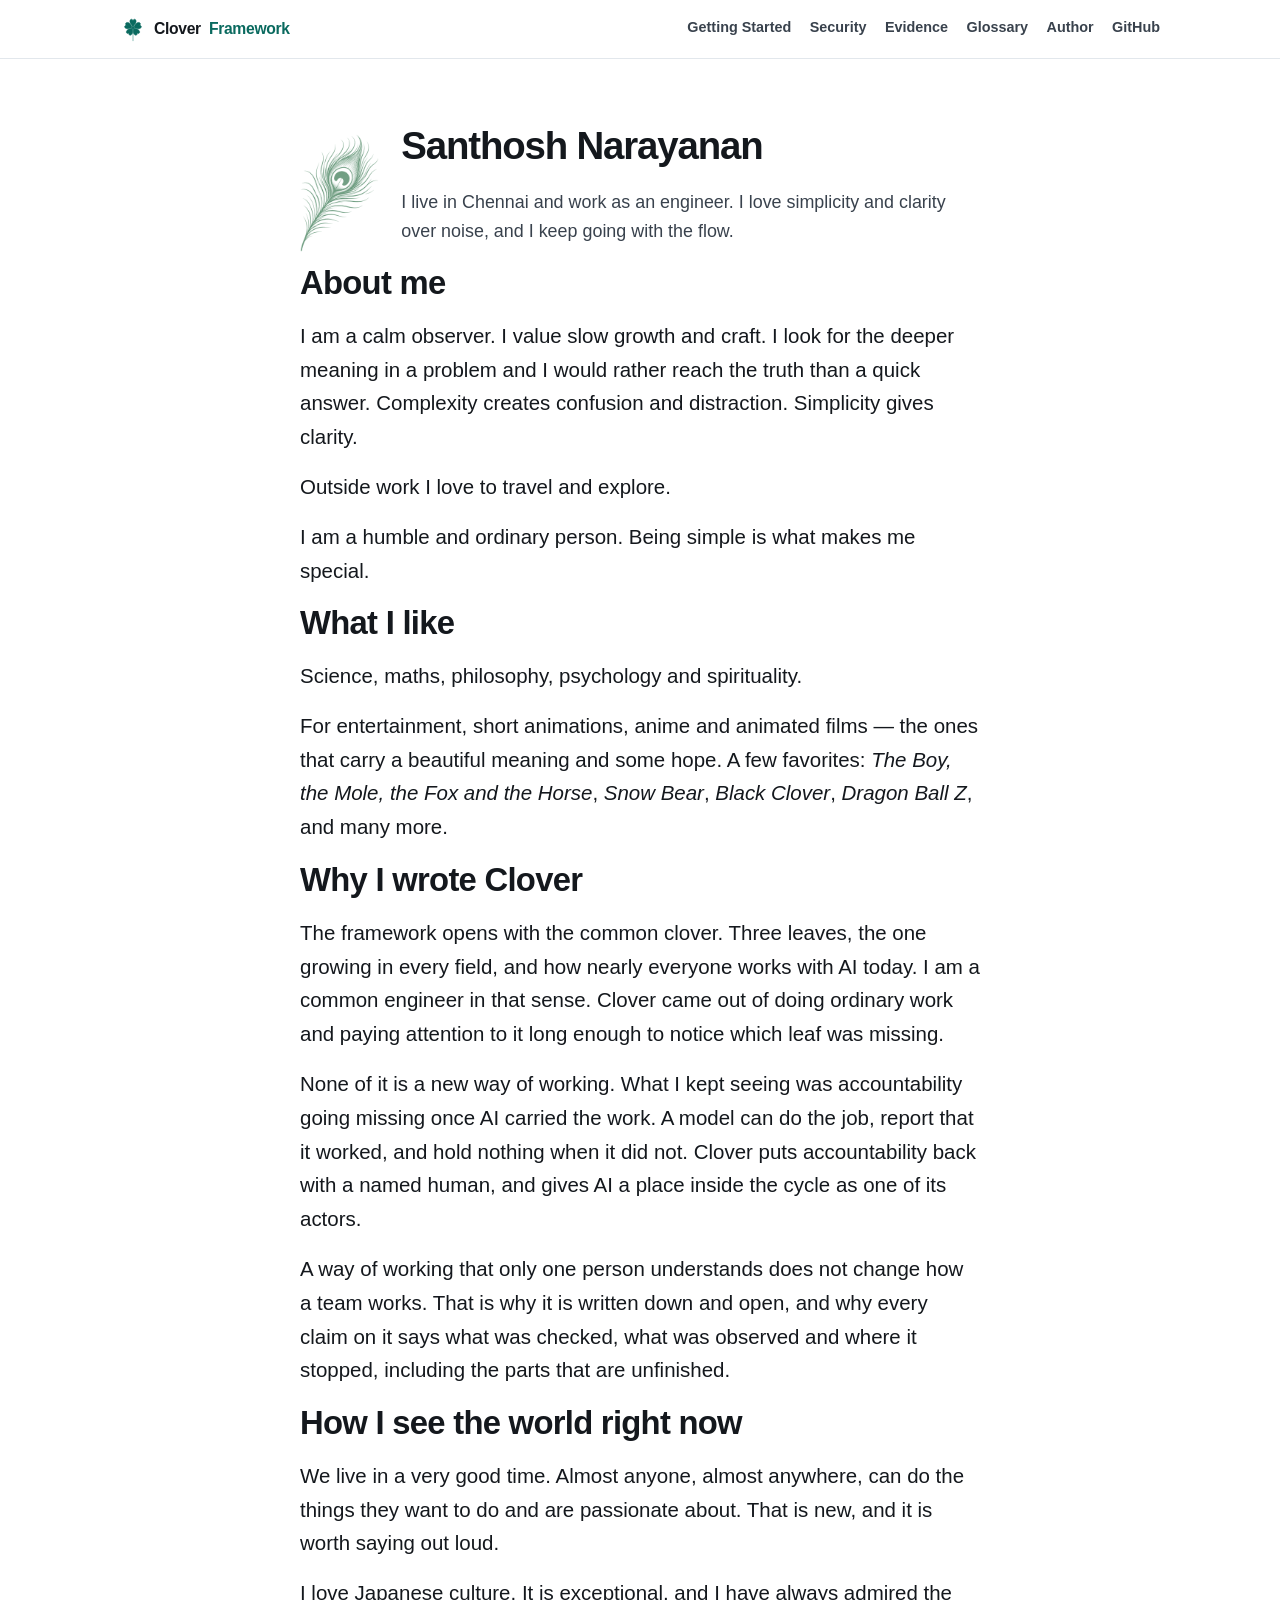
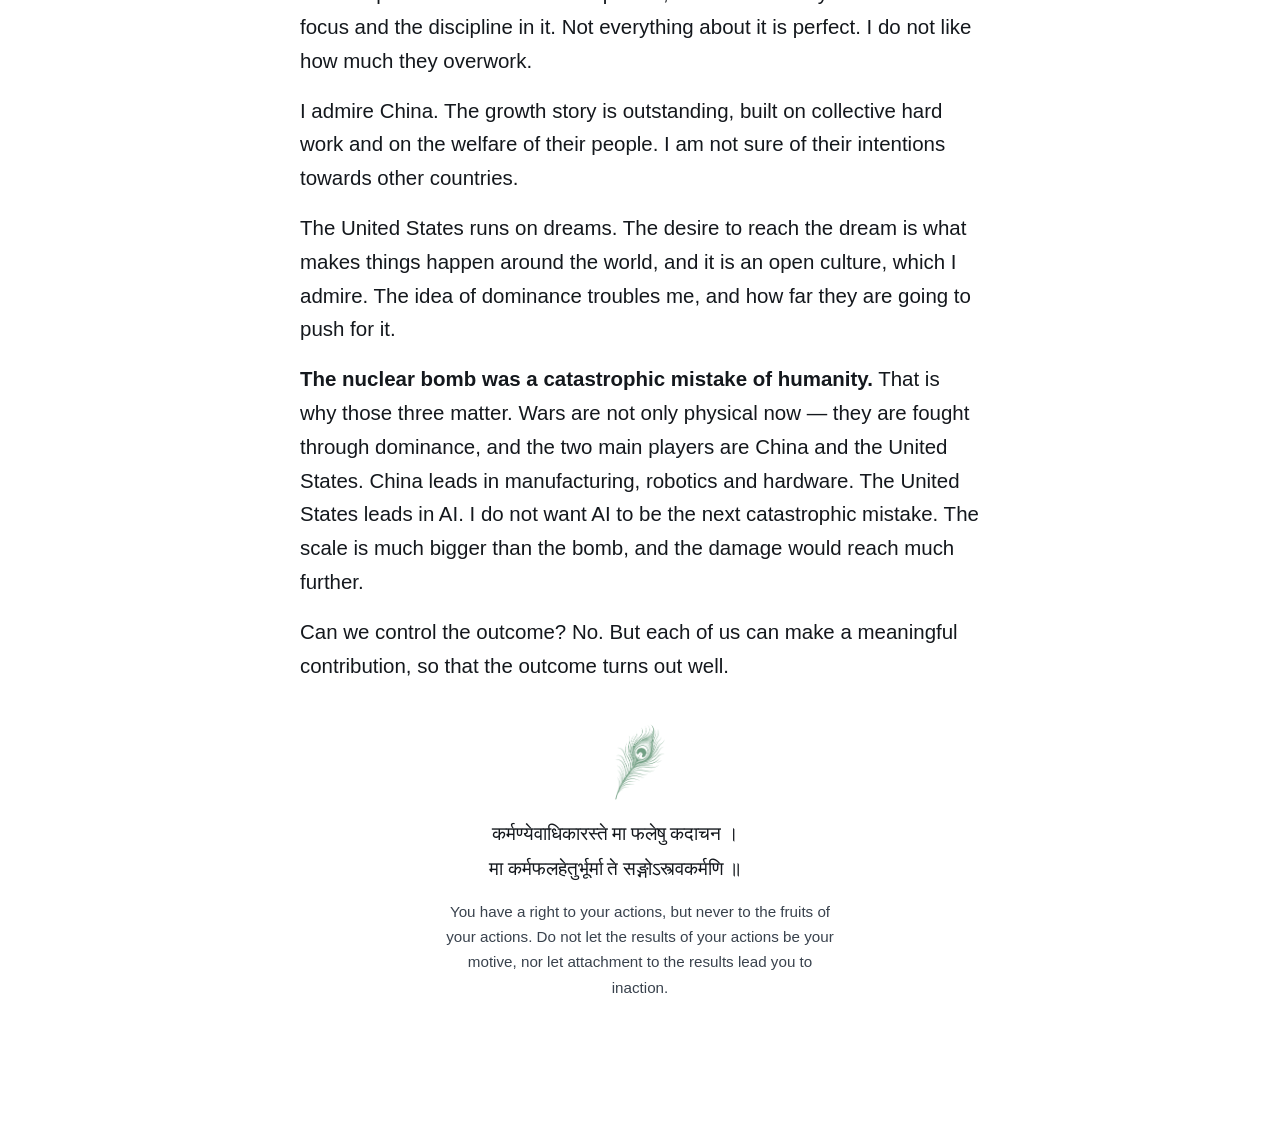
==== site/author/index.html @ 1562e6a0 "Carry the section formatting across the site Two things went site-wide. The fourteen remaining green" ====
<!DOCTYPE html>
<html lang="en" class="no-js">
<head>
<meta charset="utf-8">
<meta name="viewport" content="width=device-width, initial-scale=1">
<title>The author — Clover</title>
<meta name="description" content="Santhosh Narayanan. I live in Chennai and work as an engineer. I love simplicity and clarity over noise, and I keep going with the flow.">
<link rel="canonical" href="https://cloverframework.com/author/">
<meta property="og:title" content="The author — Clover">
<meta property="og:description" content="Santhosh Narayanan. An engineer in Chennai who values simplicity over noise, and why that led to writing Clover down and giving it away.">
<meta property="og:type" content="profile">
<meta property="og:url" content="https://cloverframework.com/author/">
<meta property="og:image" content="https://raw.githubusercontent.com/santhoshsathish94/clover-framework/main/assets/social-preview.png">
<meta name="twitter:card" content="summary_large_image">
<meta name="theme-color" content="#0a6a5f">
<link rel="stylesheet" href="../styles.css?v=1.1.3">
<script>document.documentElement.className = 'js';</script>
</head>
<body>
<a class="skip" href="#main">Skip to content</a>

<!-- Same single leaf definition the home page uses, for the header brand mark. -->
<svg class="clover-sprite" width="0" height="0" aria-hidden="true" focusable="false">
  <defs>
    <path id="clover-leaf" d="M50 44C48 35 38 31 38 21C38 12 46 9 50 17C54 9 62 12 62 21C62 31 52 35 50 44Z"/>
  </defs>
</svg>

<header class="site-head">
  <div class="wrap">
    <a class="brand" href="../">
      <svg class="clover clover--brand" viewBox="0 0 100 100" aria-hidden="true" focusable="false">
        <path class="clover__stem" d="M50 48C50 68 50 80 50 95"/>
        <use class="clover__leaf is-filled" href="#clover-leaf"/>
        <use class="clover__leaf is-filled" href="#clover-leaf" transform="rotate(72 50 44)"/>
        <use class="clover__leaf is-filled" href="#clover-leaf" transform="rotate(144 50 44)"/>
        <use class="clover__leaf is-filled" href="#clover-leaf" transform="rotate(216 50 44)"/>
        <use class="clover__leaf is-filled" href="#clover-leaf" transform="rotate(288 50 44)"/>
      </svg>
      Clover <span>Framework</span></a>
    <button class="nav-toggle" type="button" aria-expanded="false" aria-controls="site-nav">
      <span class="nav-toggle__box" aria-hidden="true"><span></span></span>Menu
    </button>
    <nav class="site-nav" id="site-nav" aria-label="Primary">
      <a href="../start/">Getting Started</a>
      <a href="../security/">Security</a>
      <a href="../evidence/">Evidence</a>
      <a href="../glossary/">Glossary</a>
      <a href="./" aria-current="page">Author</a>
      <a href="https://github.com/santhoshsathish94/clover-framework">GitHub</a>
    </nav>
  </div>
</header>

<main id="main" tabindex="-1" class="narrow" style="padding-block: clamp(2.5rem,6vw,4rem) clamp(4.5rem,11vw,8rem)">

  <div class="author-head">
    <img class="feather feather--lg" src="../assets/peacock-feather.png" alt="A peacock feather."
         width="214" height="320">
    <div>
      <h1 style="font-size:clamp(1.8rem,4vw,2.4rem)">Santhosh Narayanan</h1>
      <p class="lede">I live in Chennai and work as an engineer. I love simplicity and clarity over
        noise, and I keep going with the flow.</p>
    </div>
  </div>

  <h2>About me</h2>
  <p>I am a calm observer. I value slow growth and craft. I look for the deeper meaning in a problem
    and I would rather reach the truth than a quick answer. Complexity creates confusion and
    distraction. Simplicity gives clarity.</p>
  <p>Outside work I love to travel and explore.</p>
  <p>I am a humble and ordinary person. Being simple is what makes me special.</p>

  <h2>What I like</h2>
  <p>Science, maths, philosophy, psychology and spirituality.</p>
  <p>For entertainment, short animations, anime and animated films — the ones that carry a beautiful
    meaning and some hope. A few favorites: <em>The Boy, the Mole, the Fox and the Horse</em>,
    <em>Snow Bear</em>, <em>Black Clover</em>, <em>Dragon Ball Z</em>, and many more.</p>

  <h2>Why I wrote Clover</h2>
  <p>The framework opens with the common clover. Three leaves, the one growing in every field, and
    how nearly everyone works with AI today. I am a common engineer in that sense. Clover came out of
    doing ordinary work and paying attention to it long enough to notice which leaf was missing.</p>
  <p>None of it is a new way of working. What I kept seeing was accountability going missing once AI
    carried the work. A model can do the job, report that it worked, and hold nothing when it did not.
    Clover puts accountability back with a named human, and gives AI a place inside the cycle as one
    of its actors.</p>
  <p>A way of working that only one person understands does not change how a team works. That is why
    it is written down and open, and why every claim on it says what was checked, what was observed
    and where it stopped, including the parts that are unfinished.</p>

  <h2>How I see the world right now</h2>
  <p>We live in a very good time. Almost anyone, almost anywhere, can do the things they want to do
    and are passionate about. That is new, and it is worth saying out loud.</p>
  <p>I love Japanese culture. It is exceptional, and I have always admired the focus and the
    discipline in it. Not everything about it is perfect. I do not like how much they overwork.</p>
  <p>I admire China. The growth story is outstanding, built on collective hard work and on the
    welfare of their people. I am not sure of their intentions towards other countries.</p>
  <p>The United States runs on dreams. The desire to reach the dream is what makes things happen
    around the world, and it is an open culture, which I admire. The idea of dominance troubles me,
    and how far they are going to push for it.</p>
  <p><strong>The nuclear bomb was a catastrophic mistake of humanity.</strong> That is why those
    three matter. Wars are not only physical now — they are fought through dominance, and the two
    main players are China and the United States. China leads in manufacturing, robotics and
    hardware. The United States leads in AI. I do not want AI to be the next catastrophic mistake.
    The scale is much bigger than the bomb, and the damage would reach much further.</p>
  <p>Can we control the outcome? No. But each of us can make a meaningful contribution, so that the
    outcome turns out well.</p>

  <blockquote class="verse">
    <img class="feather feather--sm" src="../assets/peacock-feather.png" alt="" aria-hidden="true"
         width="214" height="320">
    <p lang="sa">कर्मण्येवाधिकारस्ते मा फलेषु कदाचन ।<br>
      मा कर्मफलहेतुर्भूर्मा ते सङ्गोऽस्त्वकर्मणि ॥</p>
    <p class="verse__meaning">You have a right to your actions, but never to the fruits of your
      actions. Do not let the results of your actions be your motive, nor let attachment to the
      results lead you to inaction.</p>
  </blockquote>
</main>

<script src="../app.js?v=1.1.3" defer></script>
</body>
</html>
---- site/styles.css ----
:root {
  --ink: #14181d;
  --ink-2: #39424d;
  --muted: #66717e;
  --line: #e2e7ec;
  --line-2: #cfd6de;
  --bg: #ffffff;
  --soft: #f6f8fa;
  --soft-2: #eef2f6;
  --accent: #0a6a5f;
  --accent-soft: #e6f2f0;
  --accent-line: #7fb8b0;
  /* The hero leaf gradient, as variables so the mark can ripen. */
  --leaf-1: #17907f;
  --leaf-2: #0a6a5f;
  --leaf-3: #064f47;
  --warn: #8a5a00;
  --warn-soft: #fdf4e3;
  --radius: 10px;
  --measure: 68ch;
  --pad: clamp(1.25rem, 4vw, 2.5rem);
  --font: -apple-system, BlinkMacSystemFont, "Segoe UI", Roboto, "Helvetica Neue", Arial, sans-serif;
  --mono: ui-monospace, SFMono-Regular, "SF Mono", Menlo, Consolas, monospace;
}

* { box-sizing: border-box; }

html { -webkit-text-size-adjust: 100%; scroll-behavior: smooth; }

/* Page to page. Same-origin navigations cross-fade instead of flashing white. Browsers without
   view transitions ignore all of this and navigate as they always did. */
@media (prefers-reduced-motion: no-preference) {
  @view-transition { navigation: auto; }

  ::view-transition-old(root) {
    animation: fade-out 160ms cubic-bezier(0.4, 0, 1, 1) both;
  }
  ::view-transition-new(root) {
    animation: fade-in 260ms cubic-bezier(0, 0, 0.2, 1) both;
  }
}

@keyframes fade-out { to { opacity: 0; } }
@keyframes fade-in { from { opacity: 0; transform: translateY(6px); } }

@media (prefers-reduced-motion: reduce) {
  html { scroll-behavior: auto; }
  *, *::before, *::after {
    animation-duration: 0.001ms !important;
    transition-duration: 0.001ms !important;
  }
}

body {
  margin: 0;
  background: var(--bg);
  color: var(--ink);
  font-family: var(--font);
  font-size: 17px;
  line-height: 1.65;
  -webkit-font-smoothing: antialiased;
}

h1, h2, h3, h4 { line-height: 1.2; letter-spacing: -0.015em; margin: 0 0 0.5em; }
h1 { font-size: clamp(2rem, 5.2vw, 3.1rem); letter-spacing: -0.03em; }
h2 { font-size: clamp(1.5rem, 3.4vw, 2.05rem); letter-spacing: -0.022em; }
h3 { font-size: 1.14rem; }
h4 { font-size: 0.95rem; }
p { margin: 0 0 1rem; max-width: var(--measure); }
ul, ol { max-width: var(--measure); }
strong { font-weight: 650; }

a { color: var(--accent); text-decoration-thickness: 1px; text-underline-offset: 2px; }
a:hover { text-decoration-thickness: 2px; }

:focus-visible {
  outline: 2px solid var(--accent);
  outline-offset: 3px;
  border-radius: 4px;
}

code, .mono { font-family: var(--mono); font-size: 0.88em; }

.skip {
  position: absolute; left: -9999px; top: 0; z-index: 100;
  background: var(--ink); color: #fff; padding: 0.7rem 1rem; border-radius: 0 0 6px 0;
}
.skip:focus { left: 0; }

/* ---------- layout ---------- */

.wrap { width: min(1120px, 100%); margin-inline: auto; padding-inline: var(--pad); }
.narrow { width: min(760px, 100%); margin-inline: auto; padding-inline: var(--pad); }

section[id] { scroll-margin-top: 5rem; }
.kv[id], .wrong[id] { scroll-margin-top: 6rem; }

.band { padding-block: clamp(3rem, 7vw, 5rem); }

.lede { font-size: 1.12rem; color: var(--ink-2); }
.note { font-size: 0.92rem; color: var(--muted); }

/* Section prose sits at the hero's scale on every page, so a heading is not twice the size of the
   text under it. Only prose directly inside a section: cards, panels and columns keep their density.
   The floor is 1.12rem rather than the hero's 1.05rem, which is below the 17px body size and would
   have made narrow screens smaller instead of larger. `main.narrow` rather than `main` so this beats
   `.lede`, which would otherwise leave a lede smaller than the paragraphs under it. */
main section.band > .wrap > p,
main section.band > .wrap > .scale-dimensions > div > p,
main.narrow > p { font-size: clamp(1.12rem, 2.2vw, 1.28rem); }

/* ---------- author page ---------- */

.author-head { display: grid; grid-template-columns: auto minmax(0, 1fr); gap: 1.4rem; align-items: center; }
.author-head h1 { margin-top: 0; }
@media (max-width: 560px) { .author-head { grid-template-columns: 1fr; gap: 0.9rem; } }

/* The peacock feather belongs to the author, not to Clover. It appears only on this page. */
.feather { display: block; width: auto; }
.feather--lg { height: 118px; }
.feather--sm { height: 76px; margin: 0 auto 1rem; }

.verse { margin: 2.6rem 0 0; padding: 0; border: 0; text-align: center; }
.verse p[lang="sa"] {
  font-family: "Nirmala UI", "Noto Sans Devanagari", "Mangal", serif;
  font-size: 1.16rem; line-height: 1.9; color: var(--ink); margin: 0 0 0.8rem;
}
.verse__meaning {
  font-size: 0.95rem; color: var(--ink-2); margin: 0 auto;
  max-width: 46ch;
}

/* ---------- the clover mark ---------- */
/* One <path id="clover-leaf"> lives in a hidden sprite at the top of the page. Every mark is that
   one leaf <use>d and rotated around (50, 44). No JS, no external assets. */

.clover-sprite { position: absolute; width: 0; height: 0; overflow: hidden; }

.clover {
  display: block; flex: none;
  width: clamp(72px, 12vw, 112px); height: auto;
}
.clover__leaf { fill: none; stroke: var(--accent-line); stroke-width: 3; stroke-linejoin: round; }
.clover__leaf.is-filled { fill: var(--accent); stroke: var(--accent); stroke-width: 2; }
.clover__stem { fill: none; stroke: var(--accent-line); stroke-width: 3.5; stroke-linecap: round; }

/* Wider than the other marks because the hero clover carries a label on every leaf. */
.clover--hero { width: clamp(260px, 36vw, 400px); justify-self: center; margin-inline: auto; }
.clover--brand { width: 26px; }

/* The three narrative marks: three leaves, then four, then five. */
.clover--mark { width: clamp(200px, 40vw, 420px); }

/* A leaf that is already part of the ordinary way of working. */
.clover__leaf.is-soft { fill: var(--accent-soft); stroke: var(--accent-line); stroke-width: 2.5; }
/* The leaf that just arrived. */
.clover__leaf.is-new { fill: var(--accent); stroke: var(--accent); stroke-width: 2.5; }
/* Growth: dotted, because it has not arrived yet. */
.clover__leaf.is-next {
  fill: none; stroke: var(--accent-line); stroke-width: 2.5;
  stroke-dasharray: 5 4.5; stroke-linecap: round;
}

.clover__label {
  font-family: var(--font); font-size: 6px; font-weight: 650; letter-spacing: 0.02em;
  fill: var(--ink-2);
}

/* Each leaf carries its own stage description, so it is hoverable and reachable by keyboard. */
.clover__leaf-hit { cursor: pointer; outline: none; }
.clover__leaf-hit .clover__leaf,
.clover__leaf-hit .clover__label { transition: fill 160ms ease, stroke 160ms ease; }
.clover__leaf-hit:hover .clover__leaf,
.clover__leaf-hit:focus-visible .clover__leaf { fill: var(--ink); stroke: var(--ink); }
.clover__leaf-hit:hover .clover__label,
.clover__leaf-hit:focus-visible .clover__label { fill: var(--ink); font-weight: 800; }
.clover__leaf-hit:focus-visible .clover__leaf { stroke: var(--ink); stroke-width: 5; }

/* Only the hero mark is shaded and veined. The smaller marks stay flat. */
.clover--hero .clover__leaf.is-filled { fill: url(#leaf-fade); stroke: none; }

/* The mark ripens once the closing sections arrive: the same leaves, later in their life. The stops
   are driven by variables because a fill cannot animate between two url() paints, but stop-color
   can. Set on the root so the gradient in the sprite inherits them; it serves the hero mark alone,
   so the header logo stays green. */
:root.is-mature {
  --leaf-1: #e8b23a;
  --leaf-2: #d8812c;
  --leaf-3: #a34f1e;
}
#leaf-fade stop { transition: stop-color 700ms ease; }
#leaf-fade stop:nth-of-type(1) { stop-color: var(--leaf-1); }
#leaf-fade stop:nth-of-type(2) { stop-color: var(--leaf-2); }
#leaf-fade stop:nth-of-type(3) { stop-color: var(--leaf-3); }
.clover--hero .clover__leaf-hit:hover .clover__leaf,
.clover--hero .clover__leaf-hit:focus-visible .clover__leaf { fill: var(--ink); stroke: none; }
.clover__vein { fill: none; stroke: #ffffff; stroke-opacity: 0.5; stroke-width: 1.25; stroke-linecap: round; stroke-linejoin: round; pointer-events: none; }
.clover__label--now { fill: var(--accent); font-weight: 700; }
.clover__label--next { fill: var(--muted); }

/* Closing question. The mark is black here and carries no labels. */
.clover--ink .clover__leaf { fill: var(--ink); stroke: var(--ink); stroke-width: 2; }
.clover--ink .clover__stem { stroke: var(--ink); }

.ask__q {
  margin-top: 2rem; font-size: clamp(1.15rem, 2.6vw, 1.5rem); line-height: 1.45;
  font-weight: 600; color: var(--ink); max-width: 44rem; text-wrap: balance;
}

/* ---------- the narrative arc ---------- */

.arc {
  display: grid; gap: 1.5rem 2.4rem; align-items: center; margin-top: 1.7rem;
  grid-template-columns: minmax(0, 1fr) minmax(0, 1fr);
}
@media (max-width: 860px) { .arc { grid-template-columns: minmax(0, 1fr); } }

.arc__mark { margin: 0; display: grid; justify-items: center; gap: 0.7rem; }
.arc__mark figcaption {
  font-size: 0.9rem; color: var(--muted); text-align: center; max-width: 34ch;
}
.arc__body > :last-child { margin-bottom: 0; }
.arc__body h3 { margin-bottom: 0.5rem; }
.arc__body ul { margin: 0 0 1rem; padding-left: 1.15rem; }
.arc__body li { margin-bottom: 0.2rem; }

/* ---------- leaf sections ---------- */

.holds dt { flex: 0 0 5.5rem; }
.holds dd { padding-top: 0.1rem; }

.wrong { margin-top: 1.8rem; padding: 0.1rem 0 0.1rem 1.1rem; border-left: 3px solid var(--line-2); }
.wrong h3 {
  font-size: 0.83rem; font-weight: 650; letter-spacing: 0.06em; text-transform: uppercase;
  color: var(--muted); margin: 0.6rem 0 0.5rem;
}
.wrong p { font-size: 0.97rem; color: var(--ink-2); }
.wrong p:last-child { margin-bottom: 0.6rem; }

/* Full-measure variants. The heading stays outside the columns so it cannot flow into one. */
.wrong__flow, .wrong__cols p { max-width: none; }
@media (min-width: 900px) {
  .wrong__flow, .wrong__cols { columns: 2; column-gap: 3rem; }
  .wrong__cols p { break-inside: avoid; }
  .wrong__cols p:last-child { margin-bottom: 0.6rem; }
}

/* Heading and lead on the left, the detail on the right. */
.split { display: grid; gap: 1.1rem 2.8rem; align-items: start; }
.split h3 { margin-top: 0; }
.split__lead > :last-child, .split__body > :last-child { margin-bottom: 0; }
.split > .split__body { margin-top: 0; }
@media (min-width: 860px) {
  .split { grid-template-columns: minmax(0, 0.85fr) minmax(0, 1.15fr); }
}

/* ---------- header ---------- */

.site-head {
  position: sticky; top: 0; z-index: 50;
  background: rgba(255, 255, 255, 0.92);
  backdrop-filter: saturate(180%) blur(8px);
  border-bottom: 1px solid var(--line);
}
.site-head .wrap {
  display: flex; align-items: center; gap: 1rem;
  min-height: 3.6rem; flex-wrap: wrap;
}
.brand {
  display: inline-flex; align-items: center; gap: 0.5rem;
  font-weight: 680; letter-spacing: -0.02em; color: var(--ink); text-decoration: none;
  margin-right: auto; font-size: 0.98rem;
}
.brand span { color: var(--accent); font-weight: 600; }
.site-nav { display: flex; gap: 0.35rem 1.15rem; flex-wrap: wrap; align-items: center; }
.site-nav a {
  color: var(--ink-2); text-decoration: none; font-size: 0.9rem; font-weight: 550;
  padding: 0.3rem 0; border-bottom: 2px solid transparent;
}
.site-nav a:hover { color: var(--accent); border-bottom-color: var(--accent-line); }

/* Menu toggle. Wide screens never see it; without JS it stays hidden and the nav stays open. */
.nav-toggle {
  display: none; align-items: center; gap: 0.55rem;
  background: none; border: 1px solid var(--line-2); border-radius: 8px;
  padding: 0.42rem 0.7rem; font: inherit; font-size: 0.88rem; font-weight: 620;
  color: var(--ink); cursor: pointer;
}
.nav-toggle:hover { border-color: var(--accent-line); color: var(--accent); }
.nav-toggle__box { position: relative; display: block; width: 17px; height: 11px; }
.nav-toggle__box span,
.nav-toggle__box::before,
.nav-toggle__box::after {
  content: ''; position: absolute; left: 0; right: 0; height: 2px;
  background: currentColor; border-radius: 2px;
  transition: transform 0.18s ease, opacity 0.18s ease;
}
.nav-toggle__box::before { top: 0; }
.nav-toggle__box span { top: 4.5px; }
.nav-toggle__box::after { bottom: 0; }
.nav-toggle[aria-expanded="true"] .nav-toggle__box::before { transform: translateY(4.5px) rotate(45deg); }
.nav-toggle[aria-expanded="true"] .nav-toggle__box span { opacity: 0; }
.nav-toggle[aria-expanded="true"] .nav-toggle__box::after { transform: translateY(-4.5px) rotate(-45deg); }

@media (max-width: 999px) {
  .site-head .wrap { min-height: 3.2rem; gap: 0.6rem; }
  .nav-toggle { display: inline-flex; }
  .site-nav { display: none; flex-basis: 100%; flex-direction: column; gap: 0; margin-top: 0.1rem; padding-bottom: 0.5rem; align-items: stretch; }
  .site-nav.is-open { display: flex; max-height: calc(100dvh - 4rem); overflow-y: auto; }
  .site-nav > a {
    font-size: 1rem; padding: 0.78rem 0.15rem;
    border-bottom: 1px solid var(--line); border-top: 0;
  }
  .site-nav > a:last-child { border-bottom: 0; }
  .site-nav > a:hover { border-bottom-color: var(--line); }
}

.no-js .nav-toggle { display: none; }
.no-js .site-nav { display: flex; }

/* ---------- hero ---------- */

.hero { padding-block: clamp(3rem, 9vw, 6rem) clamp(2.5rem, 6vw, 4rem); }
.hero h1 { max-width: 22ch; margin-bottom: 0.25em; }
.hero__tagline { max-width: 44ch; margin: 0 0 0.9rem; font-size: clamp(1.15rem, 2.6vw, 1.5rem); font-weight: 600; line-height: 1.3; letter-spacing: -0.015em; color: var(--accent); }
.hero .lede { max-width: 68ch; font-size: clamp(1.12rem, 2.2vw, 1.28rem); }

/* ---------- the five stages ---------- */
/* One section per stage. The pinned mark carries the highlight; these two rules are what app.js
   toggles on it, and they are kept here beside the sections that drive them. */
.story__leaf { transition: fill 0.25s ease; }
.story__label { transition: fill 0.25s ease, font-weight 0.25s ease; }

/* The unknown clover: the whole mark goes to ink on the closing stage. */
.pinned.is-ink .story__leaf { fill: var(--ink); }
.pinned.is-ink .story__label { fill: var(--ink); }

@media (prefers-reduced-motion: reduce) {
  .story__leaf, .story__label { transition: none; }
}
/* ---------- buttons ---------- */

.actions { display: flex; flex-wrap: wrap; align-items: center; gap: 0.7rem 0.8rem; margin-top: 1.6rem; }
.btn {
  display: inline-flex; align-items: center; justify-content: center;
  padding: 0.72rem 1.15rem; border-radius: 9px;
  border: 1px solid var(--line-2); background: var(--bg); color: var(--ink);
  font-size: 0.95rem; font-weight: 620; line-height: 1.2; text-decoration: none;
  transition: background-color 0.15s ease, border-color 0.15s ease, color 0.15s ease;
}
.btn:hover { border-color: var(--accent-line); color: var(--accent); }
.btn--primary {
  background: var(--accent); border-color: var(--accent); color: #fff;
}
.btn--primary:hover { background: #085349; border-color: #085349; color: #fff; }
.btn--plain {
  border-color: transparent; background: none; color: var(--accent);
  padding-inline: 0.35rem;
}
.btn--plain:hover { border-color: transparent; color: #085349; text-decoration: underline; text-underline-offset: 3px; }

@media (max-width: 480px) {
  .actions { gap: 0.6rem; }
  .actions .btn { width: 100%; }
  .actions .btn--plain { width: auto; }
}

.hero__top { display: grid; grid-template-columns: minmax(0, 1fr) auto; gap: 1.2rem 2rem; align-items: center; }
@media (max-width: 620px) { .hero__top { grid-template-columns: 1fr; } }

/* One mark for the whole page. The sections stay full-bleed so their tint and rule still reach the
   edges; the mark rides above them in a zero-height sticky rail, and the text column is narrowed on
   the right by exactly the space the mark occupies. */
.pinned { position: relative; --mark-w: clamp(260px, 36vw, 400px); --mark-gap: 3rem; }
.pinned .wrap { padding-right: calc(var(--pad) + var(--mark-w) + var(--mark-gap)); }
/* Sticky at the vertical middle: 50vh rather than 50%, because a percentage inset on a sticky box
   resolves against the containing block, and .pinned is the whole page tall. The rail has no height,
   so the mark is pulled up by half its own to sit centred on that line. */
.pinned__mark {
  position: sticky; top: 50vh; z-index: 2; height: 0;
  width: min(1120px, 100%); margin-inline: auto; padding-inline: var(--pad);
  display: flex; justify-content: flex-end; align-items: flex-start;
}
/* .clover centres itself with auto margins, which in a flex row beats justify-content. */
.pinned__mark > svg { margin-inline: 0; width: var(--mark-w); transform: translateY(-50%); }
/* The turn happens inside the viewBox, around the leaves' own pivot at 50,44. Rotating the element
   instead would grow its box to the diagonal and push the page sideways. */
.clover__spin { will-change: transform; }

/* The one mark also serves the story: its leaf goes to ink as that step scrolls into view. */
.pinned__mark .story__leaf { transition: fill 0.25s ease; }
.pinned__mark .story__leaf.is-active { fill: var(--ink); }
.pinned__mark .story__label.is-active { fill: var(--ink); font-weight: 800; }

@media (max-width: 860px) {
  /* Above the text and pinned to the top bar, small enough to leave the page readable behind it.
     The header is 3.2rem here, so the band starts a little under it: at 3.6rem the page scrolled
     through the sliver between the two. Both are white, so the overlap is invisible, and it holds
     if the header grows. */
  .pinned .wrap { padding-right: var(--pad); }
  .pinned { --mark-w: clamp(110px, 30vw, 160px); }
  .pinned__mark {
    height: auto; top: 3rem; z-index: 5; justify-content: center;
    padding-block: 0.9rem 0.7rem;
    background: var(--bg); border-bottom: 1px solid var(--line);
  }
  .pinned__mark > svg { transform: none; }
}

.no-js .pinned__mark { position: static; height: auto; justify-content: center; }
.no-js .pinned__mark > svg { transform: none; }
.no-js .pinned .wrap { padding-right: var(--pad); }

/* ---------- the worked example ---------- */
/* A numbered run down the page. The rail and the nodes carry the sequence; the chips carry what
   each leaf touched. No images and nothing to run. */

.run { list-style: none; margin: 1.9rem 0 0; padding: 0; max-width: none; }
.run > li { position: relative; padding: 0 0 1.6rem 3.4rem; }
.run > li::before {
  content: ""; position: absolute; left: 1.05rem; top: 2.5rem; bottom: 0.2rem;
  width: 2px; background: var(--accent-line);
}
.run > li:last-child { padding-bottom: 0; }
.run > li:last-child::before { display: none; }

.run__node {
  position: absolute; left: 0; top: 0;
  width: 2.2rem; height: 2.2rem; border-radius: 100px;
  display: grid; place-items: center;
  background: var(--accent); color: #fff; font-size: 0.9rem; font-weight: 700;
}
.run__leaf {
  display: flex; flex-wrap: wrap; align-items: center; gap: 0.5rem;
  font-size: 1.02rem; font-weight: 680; letter-spacing: -0.01em;
  margin: 0.15rem 0 0.55rem; min-height: 2rem;
}
.run__said {
  margin: 0; padding: 0.7rem 0.9rem; background: #fff;
  border: 1px solid var(--line); border-left: 3px solid var(--accent-line); border-radius: 8px;
  color: var(--ink-2);
}
.run__line { margin: 0 0 0.5rem; color: var(--ink-2); font-size: 0.95rem; }
.run__found { margin: 0.7rem 0 0; color: var(--ink-2); font-size: 0.95rem; }

.run__chips {
  list-style: none; display: flex; flex-wrap: wrap; gap: 0.45rem;
  margin: 0; padding: 0; max-width: none;
}
.run__chips li { margin: 0; }
.chip--read { background: var(--accent-soft); border-color: var(--accent-line); color: #05564c; }
.chip--ok { background: #fff; border-color: var(--accent-line); color: var(--ink-2); }
.chip--ok::before { content: "\2713"; color: var(--accent); font-weight: 700; margin-right: 0.35rem; }

/* The run ends at Success and turns back into Context. */
.run__loop {
  display: flex; gap: 0.6rem; align-items: baseline;
  margin: 1.2rem 0 0; padding: 0.8rem 1rem 0.8rem 0.9rem;
  max-width: none; color: var(--ink-2); font-size: 0.95rem;
  background: var(--accent-soft); border-radius: var(--radius);
}
.run__loop-mark { color: var(--accent); font-size: 1.25rem; font-weight: 700; line-height: 1; }

/* ---------- grids & cards ---------- */

.grid { display: grid; gap: 1.1rem; }
.grid--2 { grid-template-columns: repeat(auto-fit, minmax(280px, 1fr)); }
.grid--3 { grid-template-columns: repeat(auto-fit, minmax(240px, 1fr)); }

.card {
  background: #fff; border: 1px solid var(--line); border-radius: var(--radius);
  padding: 1.25rem 1.3rem;
}
.card h3 { margin-bottom: 0.35rem; }
.card p { font-size: 0.95rem; color: var(--ink-2); margin-bottom: 0; max-width: none; }

.kv { margin: 0; }
.kv div { display: flex; gap: 0.6rem; padding: 0.42rem 0; border-top: 1px solid var(--line); font-size: 0.93rem; }
.kv div:first-child { border-top: 0; }
.kv dt { flex: 0 0 8.5rem; font-weight: 620; color: var(--ink); }
.kv dd { margin: 0; color: var(--ink-2); }
.kv--wide dt { flex-basis: 13.5rem; }

.diagram { margin: 1.6rem 0 0; }
.diagram img {
  display: block; width: 100%; height: auto;
  border: 1px solid var(--line); border-radius: 10px; background: #fff;
}
.diagram figcaption { margin-top: 0.5rem; font-size: 0.86rem; color: var(--muted); }
.diagram + .diagram { margin-top: 1.2rem; }

@media (max-width: 620px) {
  .kv div { flex-direction: column; gap: 0.1rem; }
  .kv dt { flex: none; }
}

/* ---------- tabs (shared) ---------- */

.tabs { margin-top: 1.6rem; }

.tablist { display: flex; flex-wrap: wrap; gap: 0.5rem; padding: 0; margin: 0 0 1.3rem; }

.tab {
  font: inherit; font-size: 0.9rem; font-weight: 600; cursor: pointer;
  background: #fff; color: var(--ink-2);
  border: 1px solid var(--line-2); border-radius: 100px;
  padding: 0.45rem 0.95rem;
}
.tab:hover { border-color: var(--accent-line); color: var(--accent); }
.tab[aria-selected="true"] {
  background: var(--accent); border-color: var(--accent); color: #fff;
}

.panel {
  border: 1px solid var(--line); border-radius: var(--radius);
  padding: 1.4rem 1.45rem; background: #fff;
}
.panel > :last-child { margin-bottom: 0; }
.panel h3 { margin-bottom: 0.4rem; }
.panel__sub { font-size: 0.83rem; font-weight: 600; letter-spacing: 0.04em; text-transform: uppercase; color: var(--muted); margin: 1.2rem 0 0.4rem; }
.panel ul { margin: 0 0 0.9rem; padding-left: 1.1rem; }
.panel li { margin-bottom: 0.25rem; font-size: 0.95rem; color: var(--ink-2); }

.js .panel[data-panel]:not(.is-active) { display: none; }
.no-js .tablist { display: none; }
.no-js .panel { margin-bottom: 0.9rem; }

/* two-column panel body */
.panel__cols { display: grid; gap: 0.6rem 2rem; grid-template-columns: repeat(auto-fit, minmax(220px, 1fr)); }
.panel__cols p { max-width: none; }
.panel__cols > div > :last-child { margin-bottom: 0; }

.owner {
  display: inline-flex; align-items: center; gap: 0.4rem;
  font-size: 0.78rem; font-weight: 650; letter-spacing: 0.03em;
  border-radius: 100px; padding: 0.18rem 0.6rem; border: 1px solid var(--line-2);
  color: var(--ink-2); background: var(--soft);
}
.owner--human { border-color: #c9b8d8; background: #f6f1fa; color: #5b3f75; }
.owner--ai { border-color: var(--accent-line); background: var(--accent-soft); color: #05564c; }

/* ---------- stacked definition lists ---------- */
/* Plain stacked list: one item per row, no card chrome. */
.stack { margin: 1.3rem 0 0; }
.stack div { padding: 0.85rem 0; border-top: 1px solid var(--line); }
.stack div:first-child { border-top: 0; padding-top: 0; }
.stack dt { font-weight: 650; color: var(--ink); margin-bottom: 0.25rem; }
.stack dd { margin: 0; color: var(--ink-2); max-width: var(--measure); }

@media (min-width: 760px) {
  .stack--2 { display: grid; grid-template-columns: 1fr 1fr; column-gap: 2.4rem; }
  .stack--2 div:nth-child(2) { border-top: 0; padding-top: 0; }
}

/* ---------- chips ---------- */

.chip {
  display: inline-block;
  font-size: 0.78rem; font-weight: 620; border-radius: 100px; padding: 0.2rem 0.65rem;
  background: var(--soft-2); color: var(--ink-2); border: 1px solid var(--line);
}

/* ---------- evidence / case studies ---------- */

.case__status {
  font-size: 0.82rem; color: var(--warn); background: var(--warn-soft);
  border: 1px solid #e2c88a; border-radius: 6px; padding: 0.4rem 0.6rem;
}

/* ---------- footer ---------- */

.site-foot {
  border-top: 1px solid var(--line);
  padding-block: 2.5rem; margin-top: 0;
  font-size: 0.9rem; color: var(--muted);
}
.site-foot .wrap { display: grid; gap: 1.4rem; grid-template-columns: repeat(auto-fit, minmax(200px, 1fr)); }
.site-foot h4 { font-size: 0.78rem; letter-spacing: 0.08em; text-transform: uppercase; color: var(--ink-2); }
.site-foot ul { list-style: none; margin: 0; padding: 0; display: grid; gap: 0.35rem; }
.site-foot a { color: var(--ink-2); text-decoration: none; }
.site-foot a:hover { color: var(--accent); text-decoration: underline; }
.site-foot__end { border-top: 1px solid var(--line); margin-top: 2rem; padding-top: 1.2rem; }

/* ---------- glossary page ---------- */

.filter {
  font: inherit; width: min(28rem, 100%); padding: 0.6rem 0.85rem;
  border: 1px solid var(--line-2); border-radius: 8px; margin-bottom: 1.6rem;
}
.terms { display: grid; gap: 0; margin: 0; }
.terms > div { padding: 0.95rem 0; border-top: 1px solid var(--line); }
.terms dt { font-weight: 650; margin-bottom: 0.15rem; }
.terms dd { margin: 0; color: var(--ink-2); font-size: 0.95rem; max-width: var(--measure); }
.terms > div[hidden] { display: none; }

/* ---------- touch targets ---------- */
/* Last in the file so these win over the base control padding. */
@media (max-width: 800px) {
  .tab { padding-block: 0.62rem; }
}
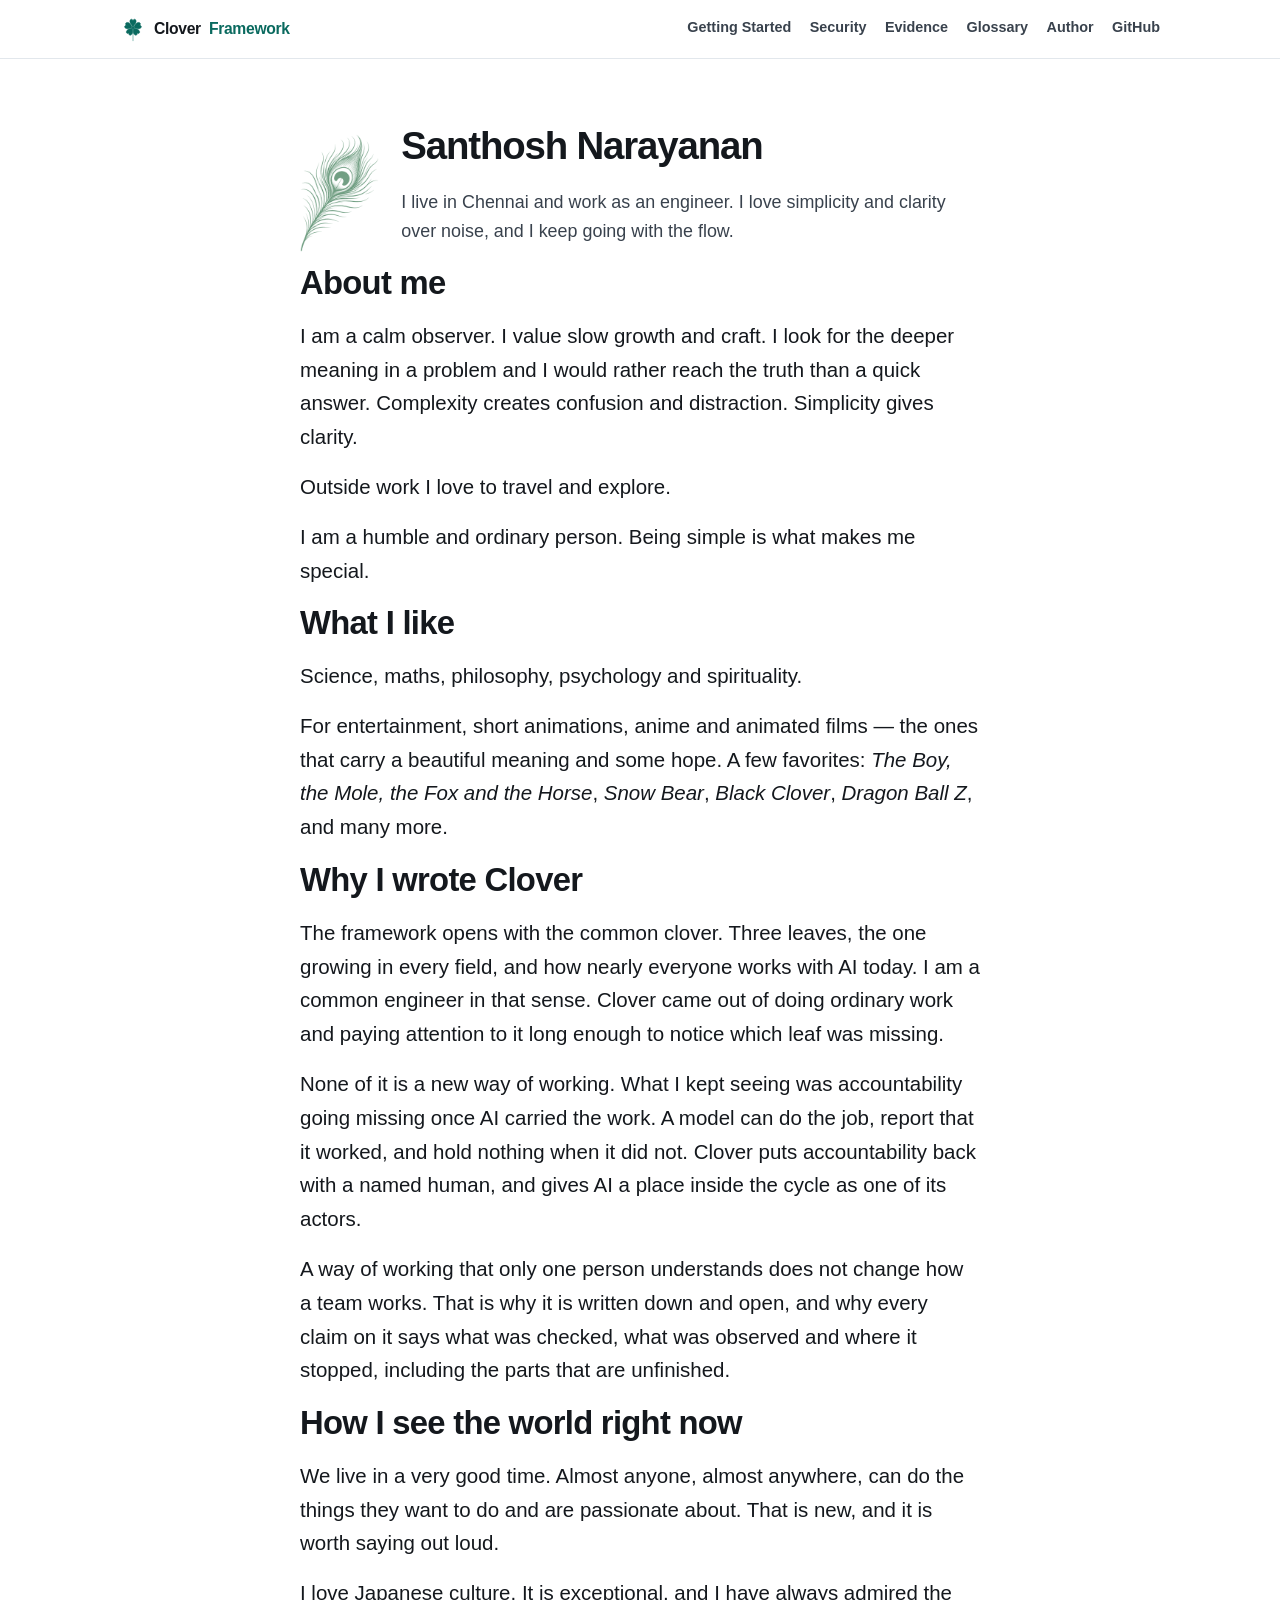
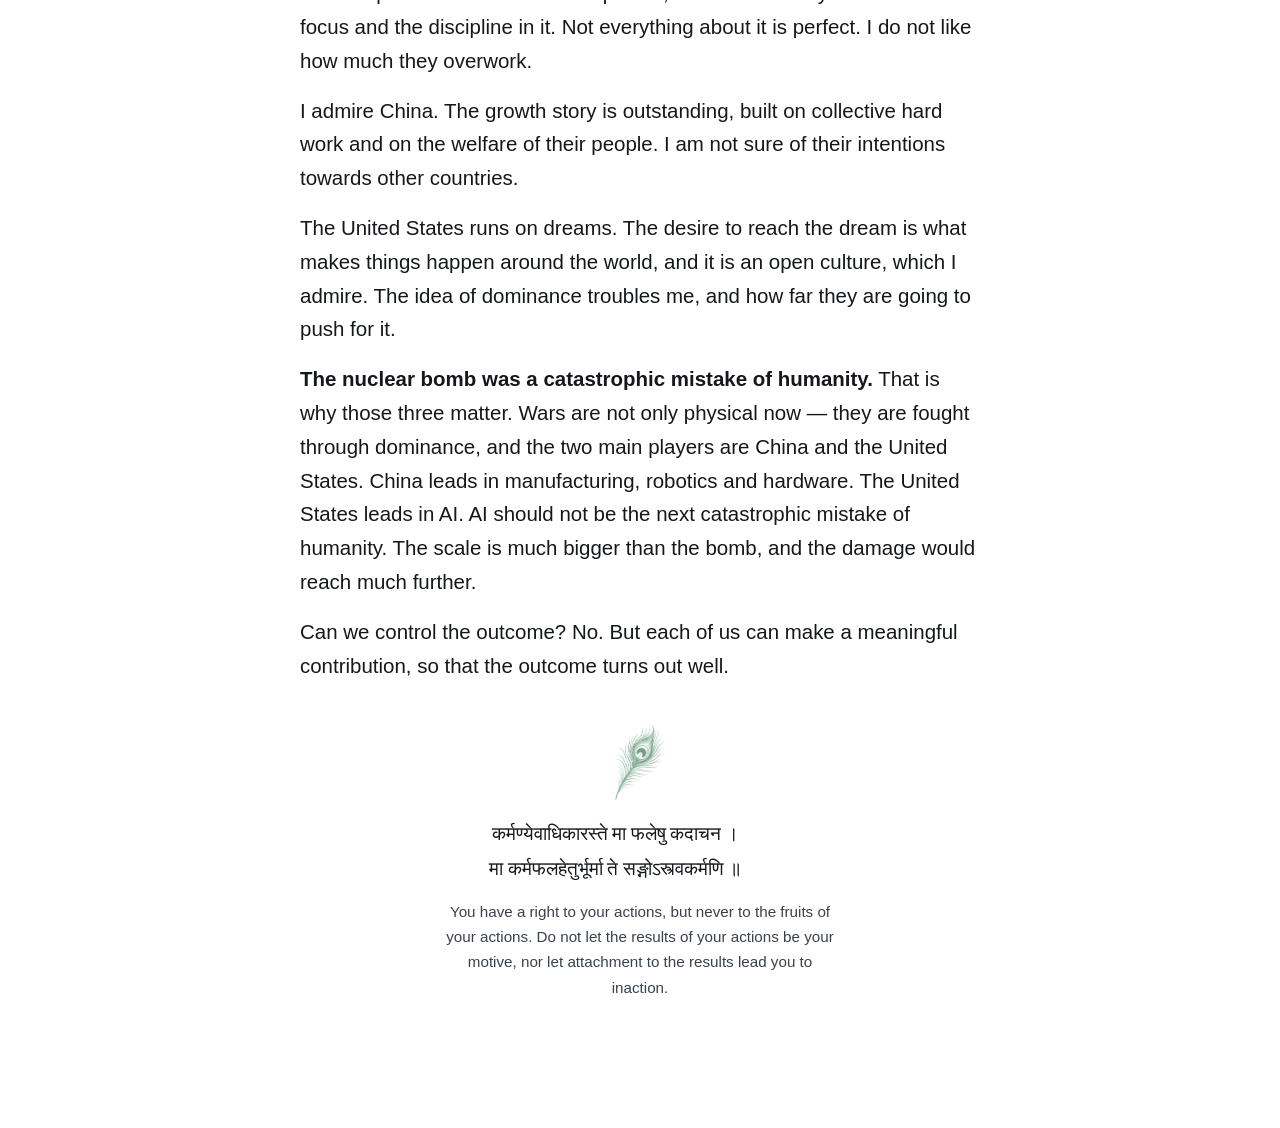
==== commit 1053486f: "AI should not be the next catastrophic mistake of humanity I do not want AI to be the next catastrop" ====
--- a/site/author/index.html
+++ b/site/author/index.html
@@ -102,8 +102,8 @@
   <p><strong>The nuclear bomb was a catastrophic mistake of humanity.</strong> That is why those
     three matter. Wars are not only physical now — they are fought through dominance, and the two
     main players are China and the United States. China leads in manufacturing, robotics and
-    hardware. The United States leads in AI. I do not want AI to be the next catastrophic mistake.
-    The scale is much bigger than the bomb, and the damage would reach much further.</p>
+    hardware. The United States leads in AI. AI should not be the next catastrophic mistake of
+    humanity. The scale is much bigger than the bomb, and the damage would reach much further.</p>
   <p>Can we control the outcome? No. But each of us can make a meaningful contribution, so that the
     outcome turns out well.</p>
 
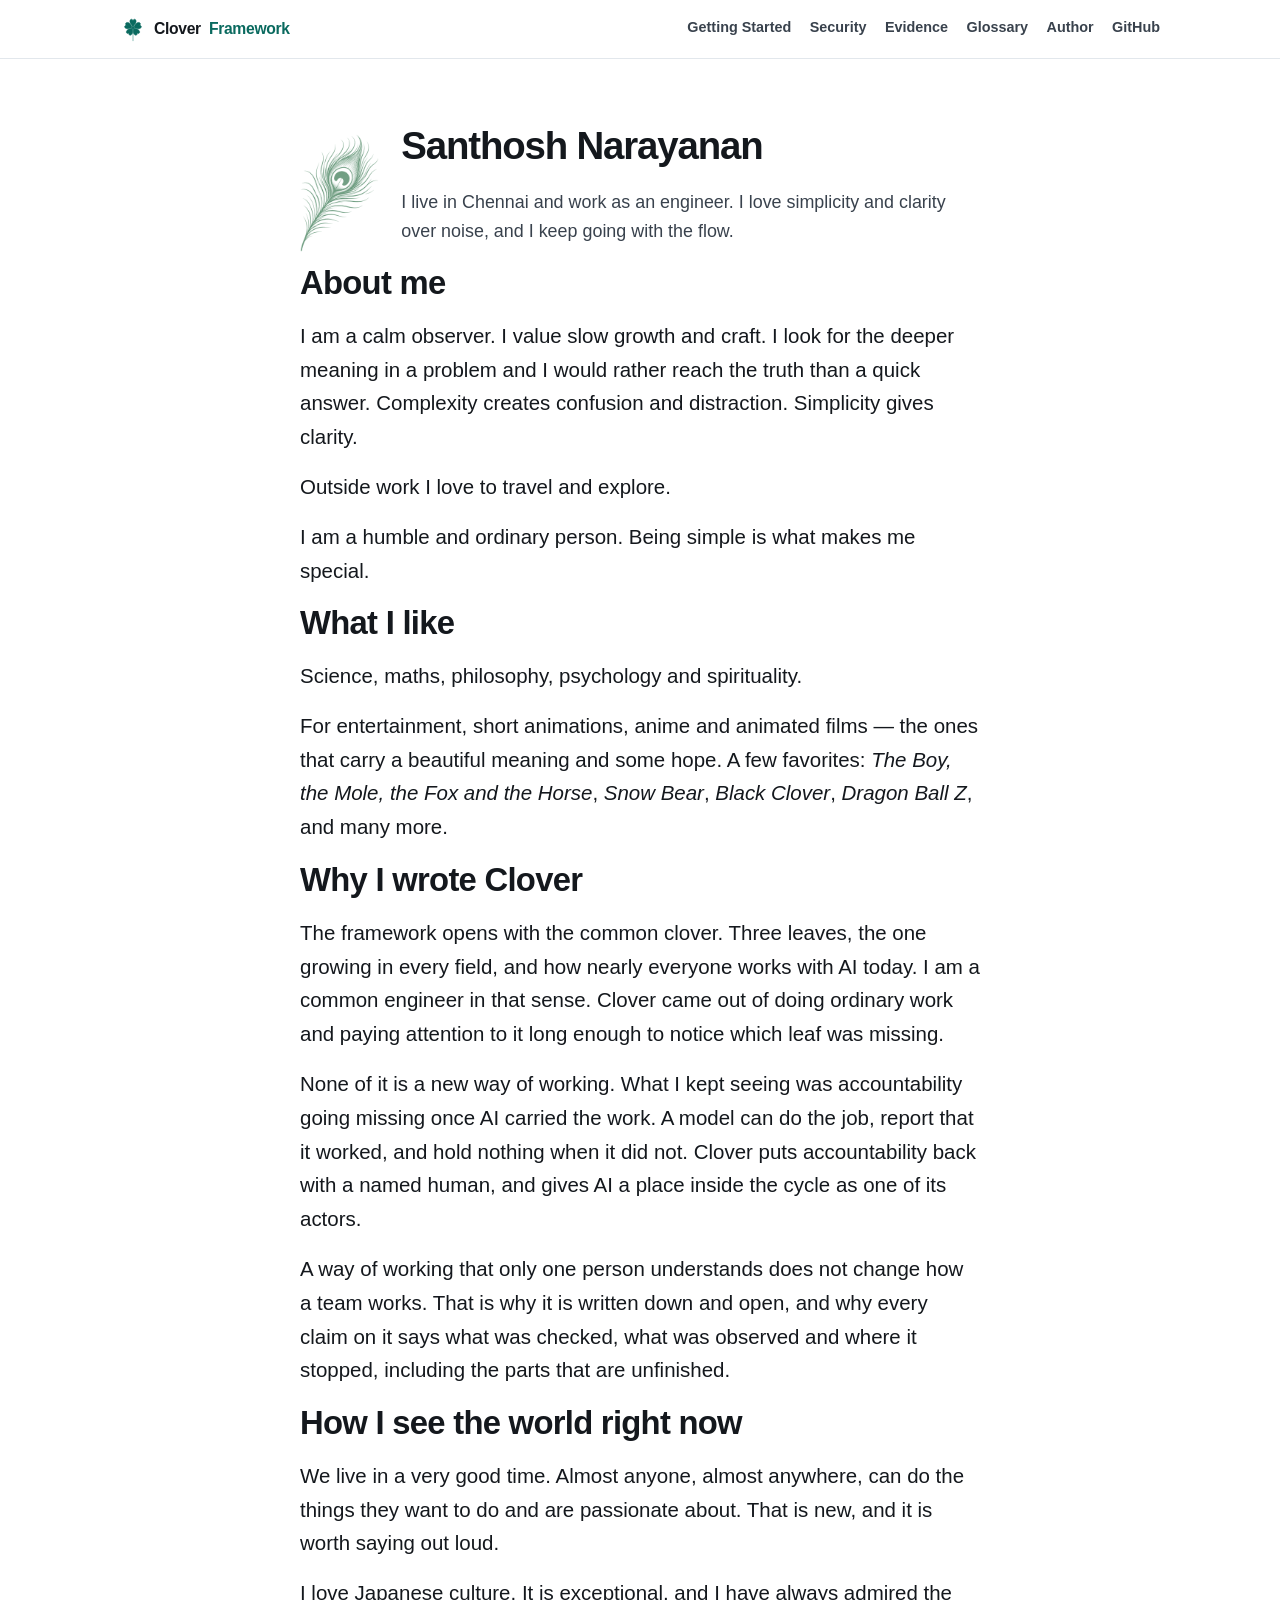
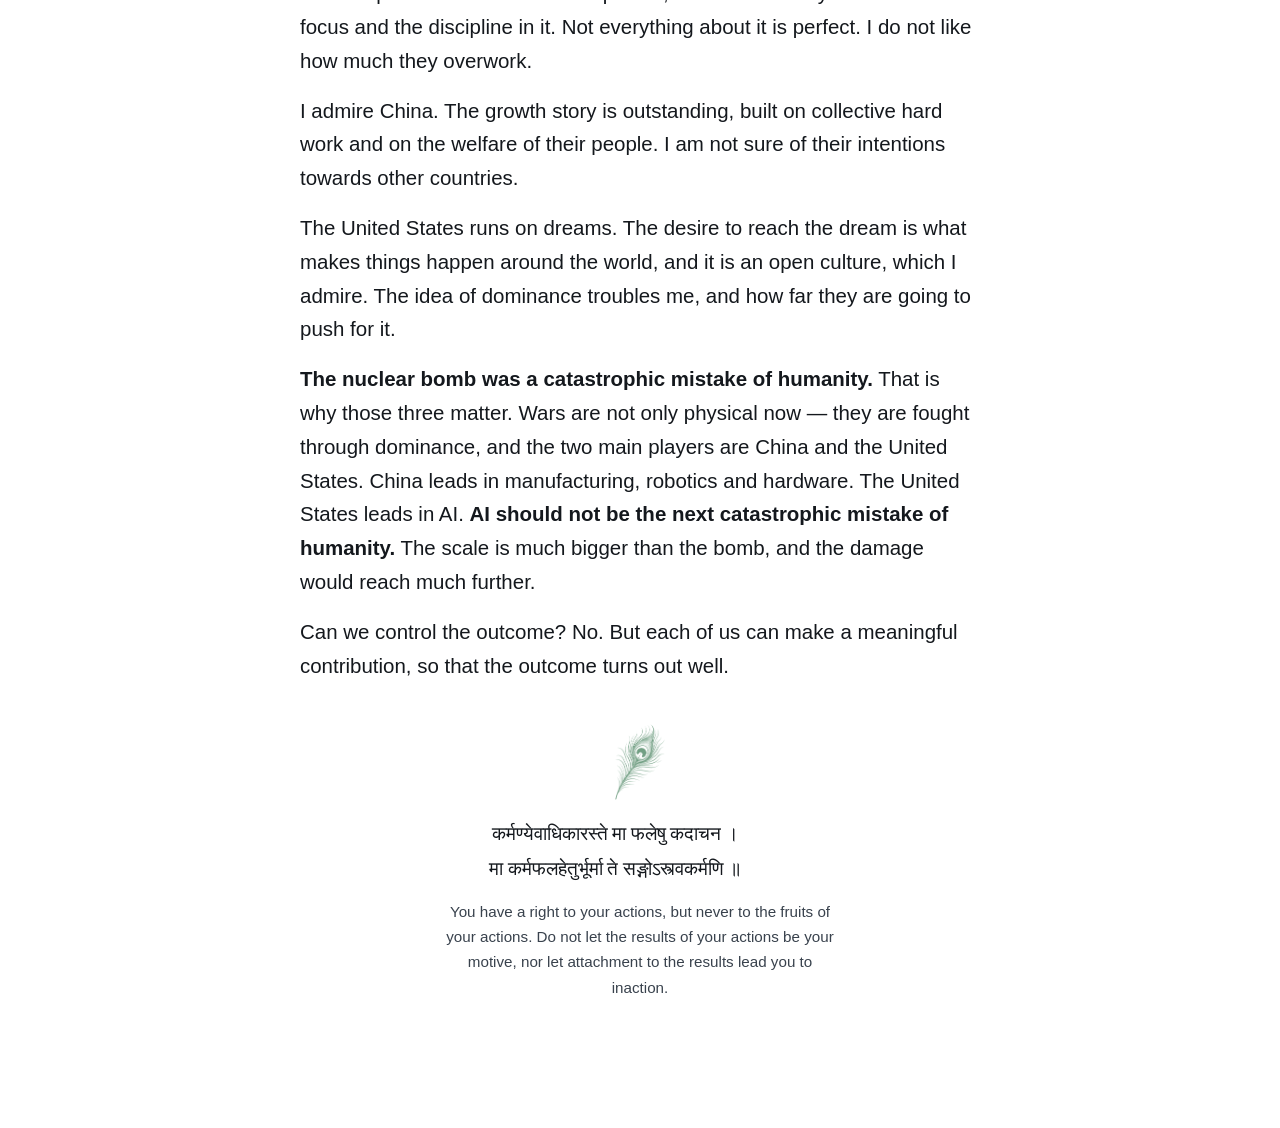
==== commit cfa8b1f9: "Mark the AI line on the author page The paragraph now carries two bold claims, the bomb and AI, whic" ====
--- a/site/author/index.html
+++ b/site/author/index.html
@@ -102,8 +102,9 @@
   <p><strong>The nuclear bomb was a catastrophic mistake of humanity.</strong> That is why those
     three matter. Wars are not only physical now — they are fought through dominance, and the two
     main players are China and the United States. China leads in manufacturing, robotics and
-    hardware. The United States leads in AI. AI should not be the next catastrophic mistake of
-    humanity. The scale is much bigger than the bomb, and the damage would reach much further.</p>
+    hardware. The United States leads in AI. <strong>AI should not be the next catastrophic mistake
+    of humanity.</strong> The scale is much bigger than the bomb, and the damage would reach much
+    further.</p>
   <p>Can we control the outcome? No. But each of us can make a meaningful contribution, so that the
     outcome turns out well.</p>
 
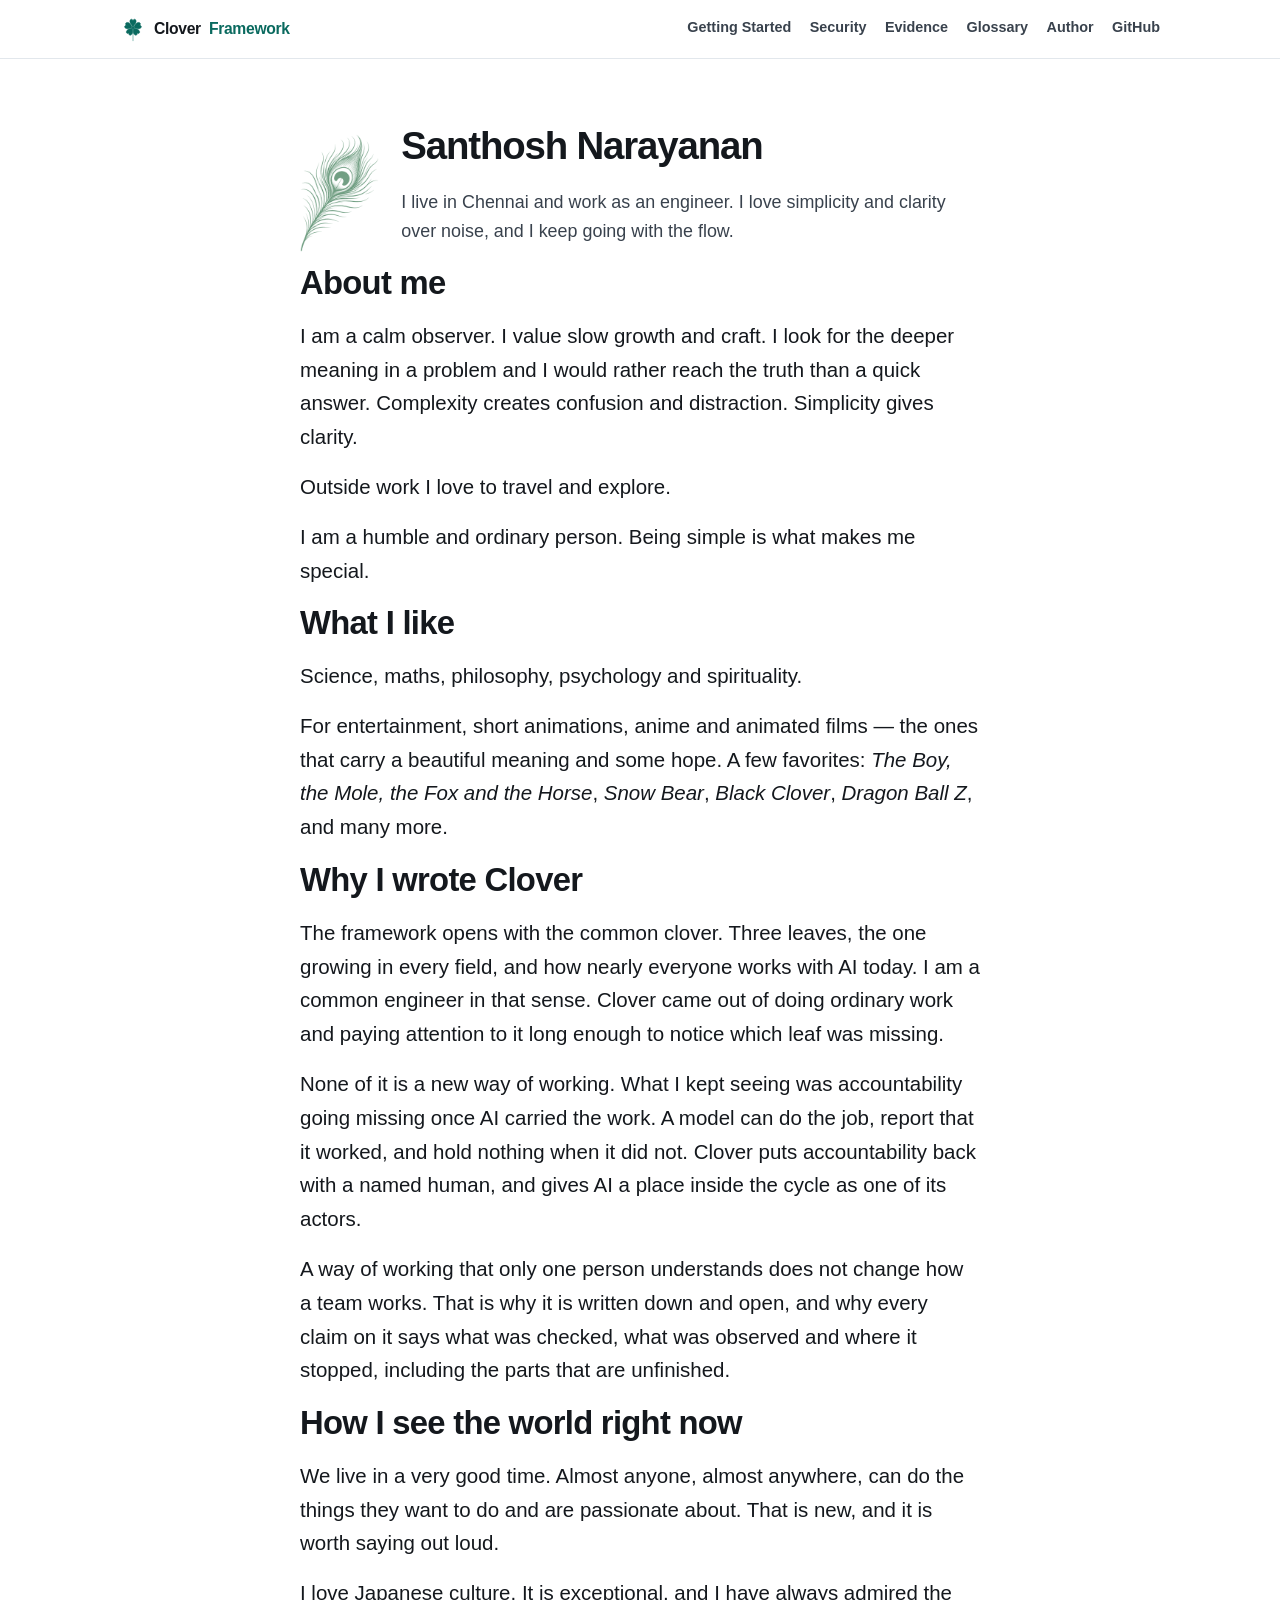
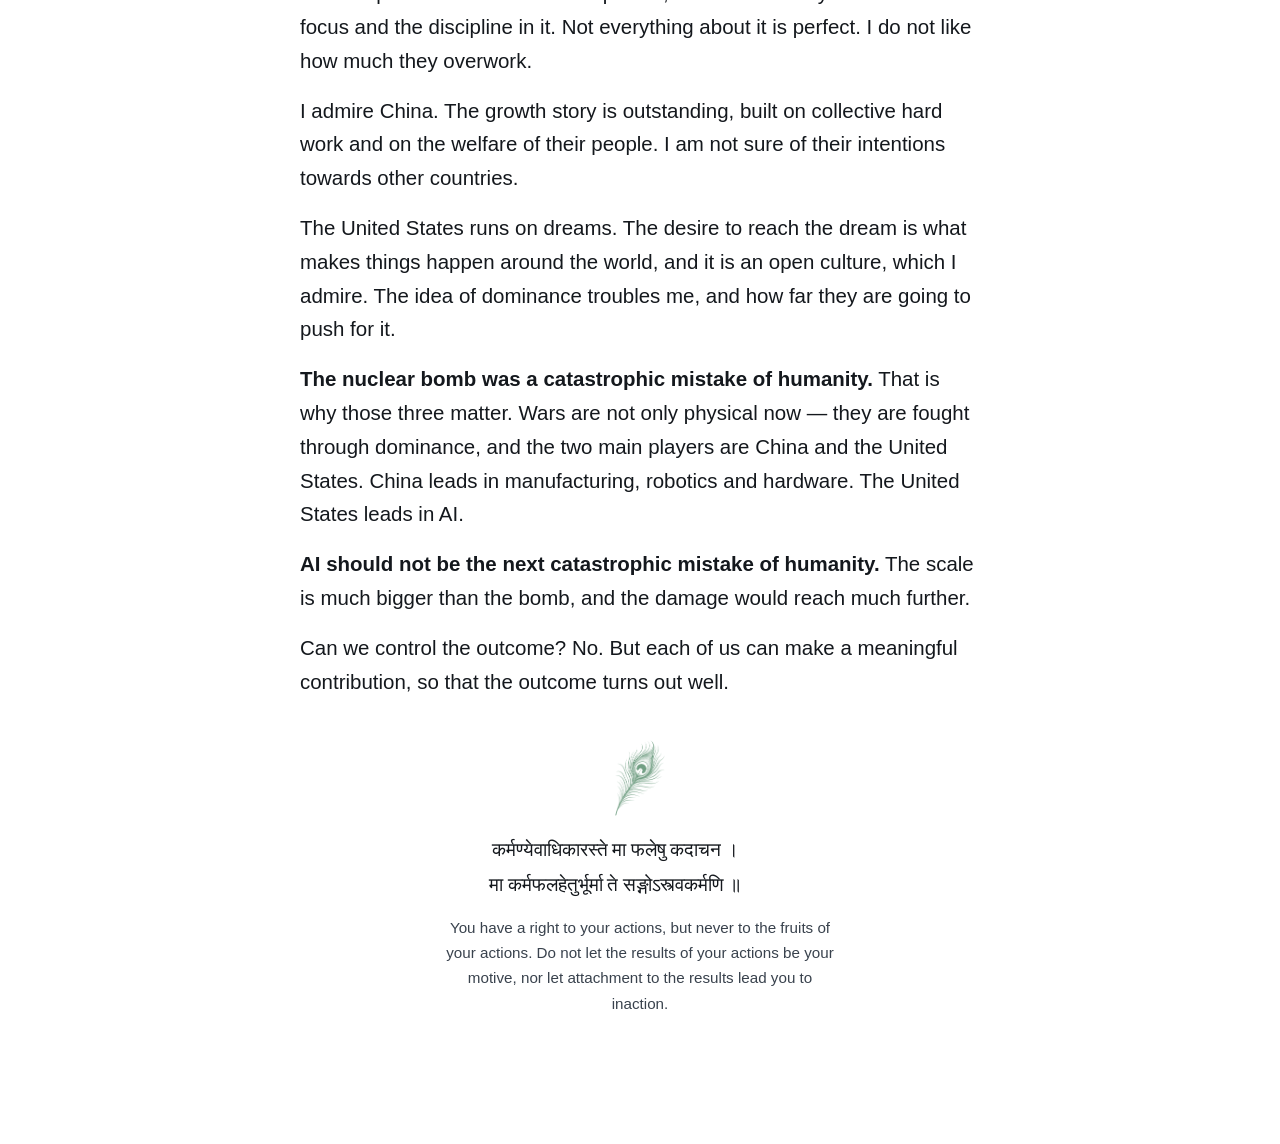
==== commit 54e4257d: "Give the AI claim its own paragraph The AI line and the sentence about scale move out of the bomb pa" ====
--- a/site/author/index.html
+++ b/site/author/index.html
@@ -102,9 +102,9 @@
   <p><strong>The nuclear bomb was a catastrophic mistake of humanity.</strong> That is why those
     three matter. Wars are not only physical now — they are fought through dominance, and the two
     main players are China and the United States. China leads in manufacturing, robotics and
-    hardware. The United States leads in AI. <strong>AI should not be the next catastrophic mistake
-    of humanity.</strong> The scale is much bigger than the bomb, and the damage would reach much
-    further.</p>
+    hardware. The United States leads in AI.</p>
+  <p><strong>AI should not be the next catastrophic mistake of humanity.</strong> The scale is much
+    bigger than the bomb, and the damage would reach much further.</p>
   <p>Can we control the outcome? No. But each of us can make a meaningful contribution, so that the
     outcome turns out well.</p>
 
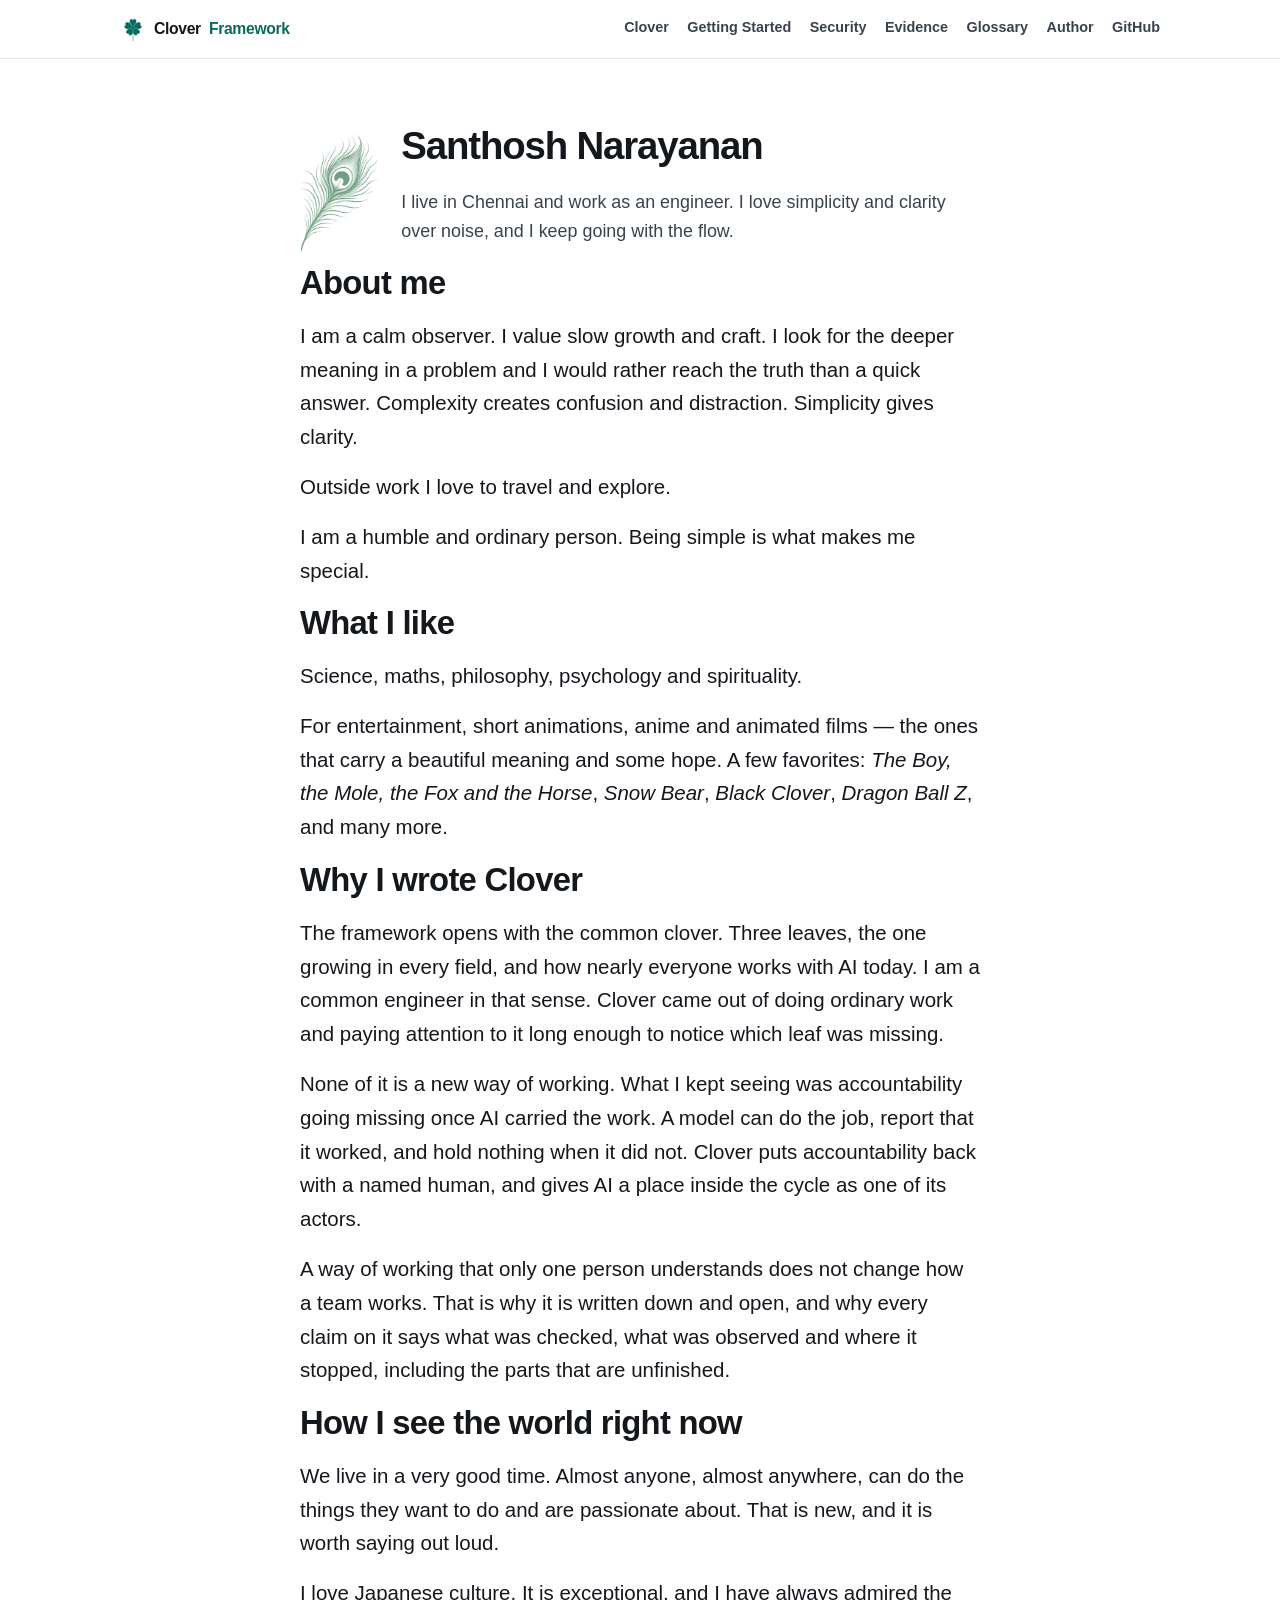
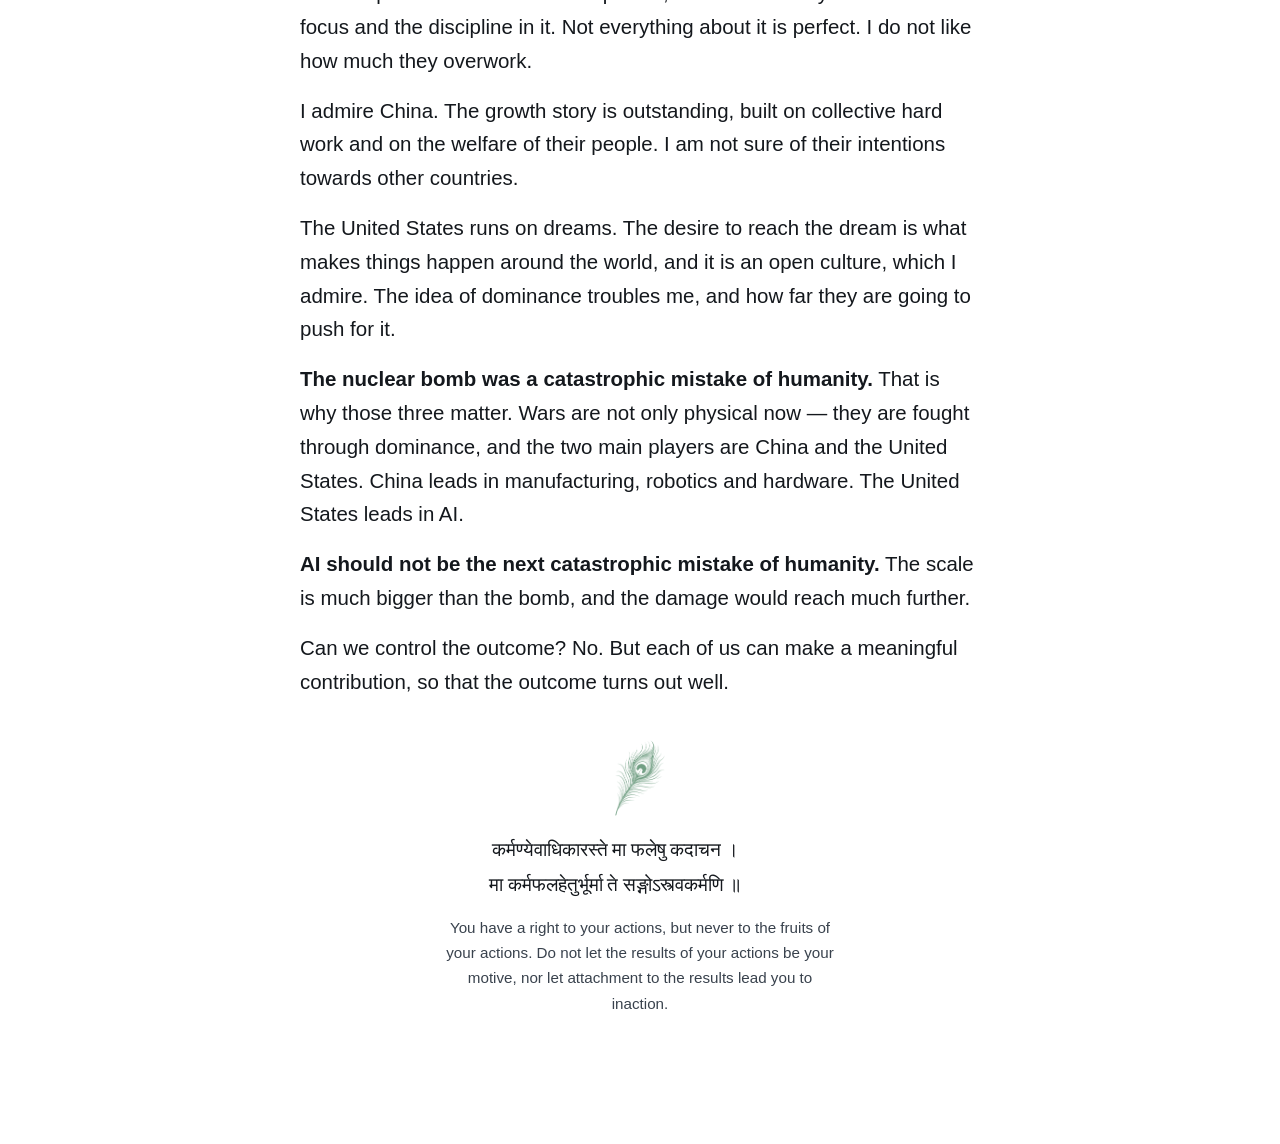
==== commit f7b39e92: "Add Clover to the nav as the way home A seventh link, first in the row, on all six pages. Until now " ====
--- a/site/author/index.html
+++ b/site/author/index.html
@@ -42,6 +42,7 @@
       <span class="nav-toggle__box" aria-hidden="true"><span></span></span>Menu
     </button>
     <nav class="site-nav" id="site-nav" aria-label="Primary">
+      <a href="../">Clover</a>
       <a href="../start/">Getting Started</a>
       <a href="../security/">Security</a>
       <a href="../evidence/">Evidence</a>
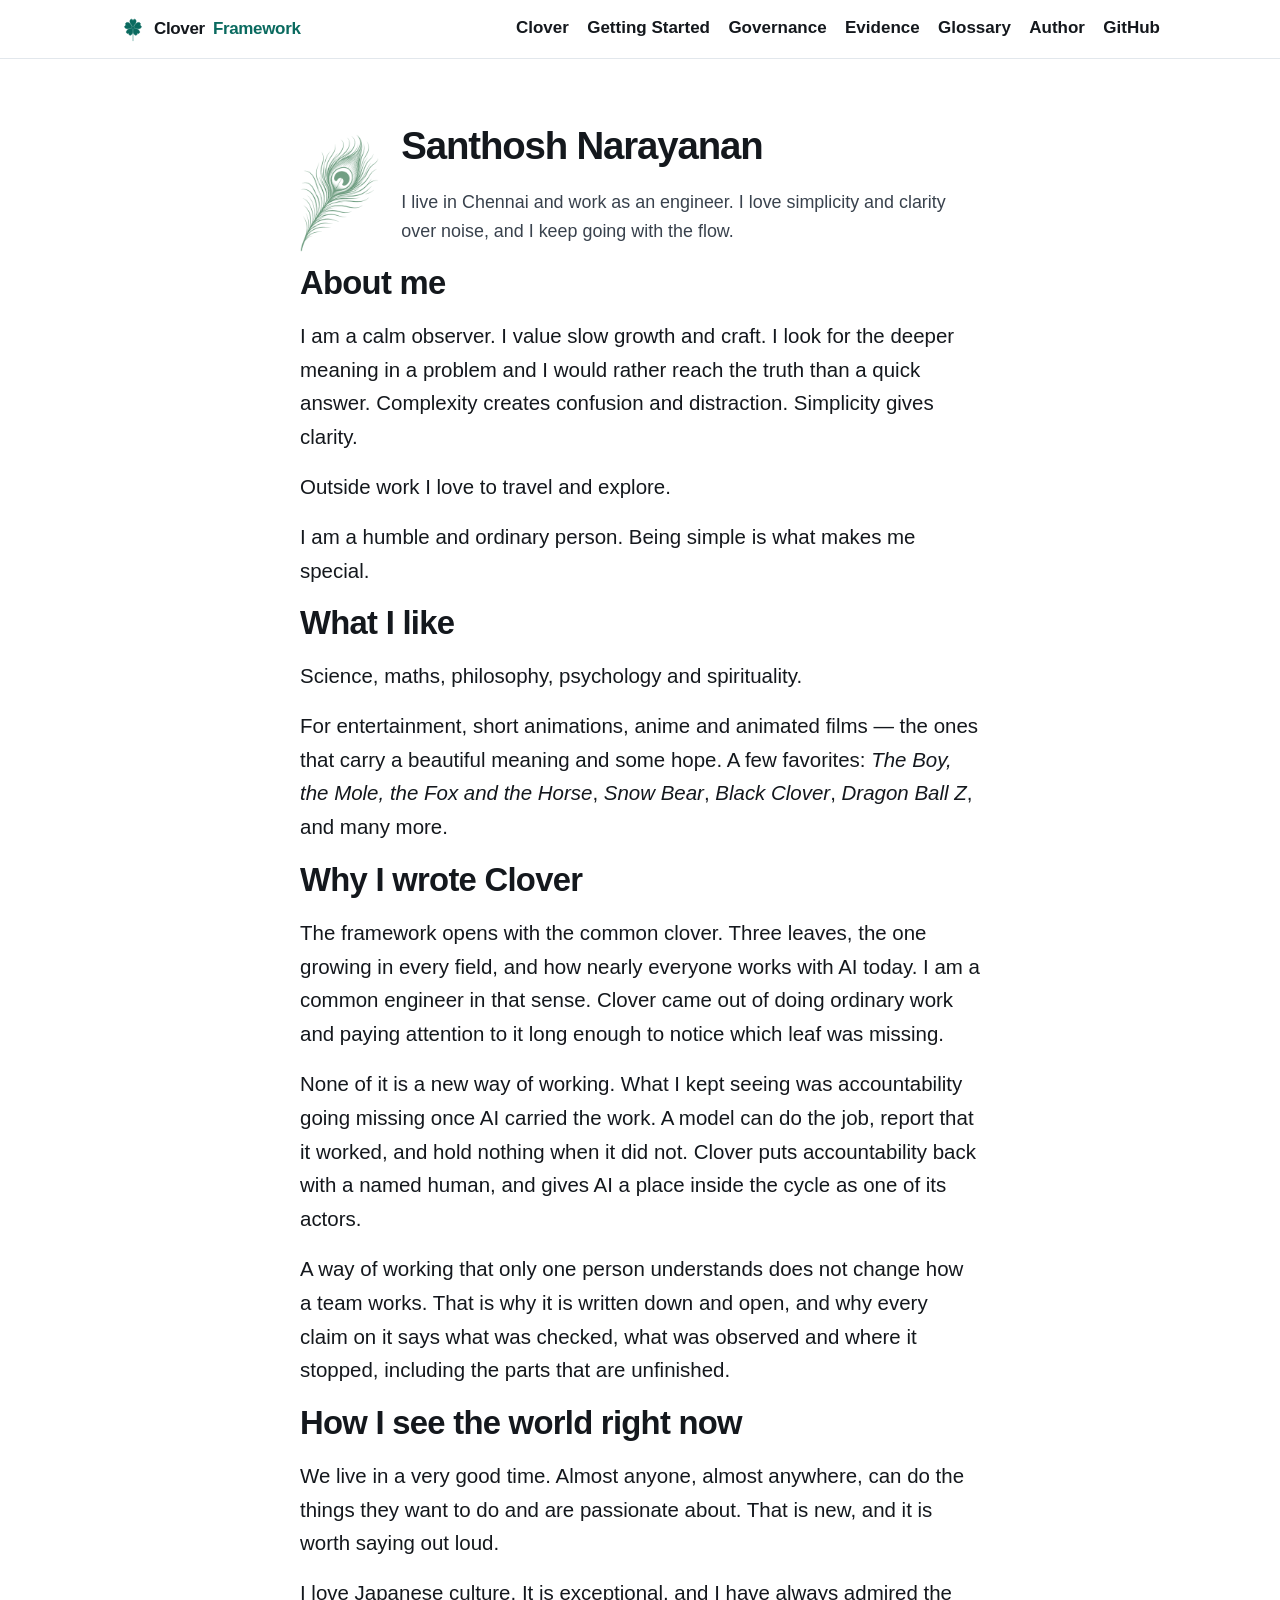
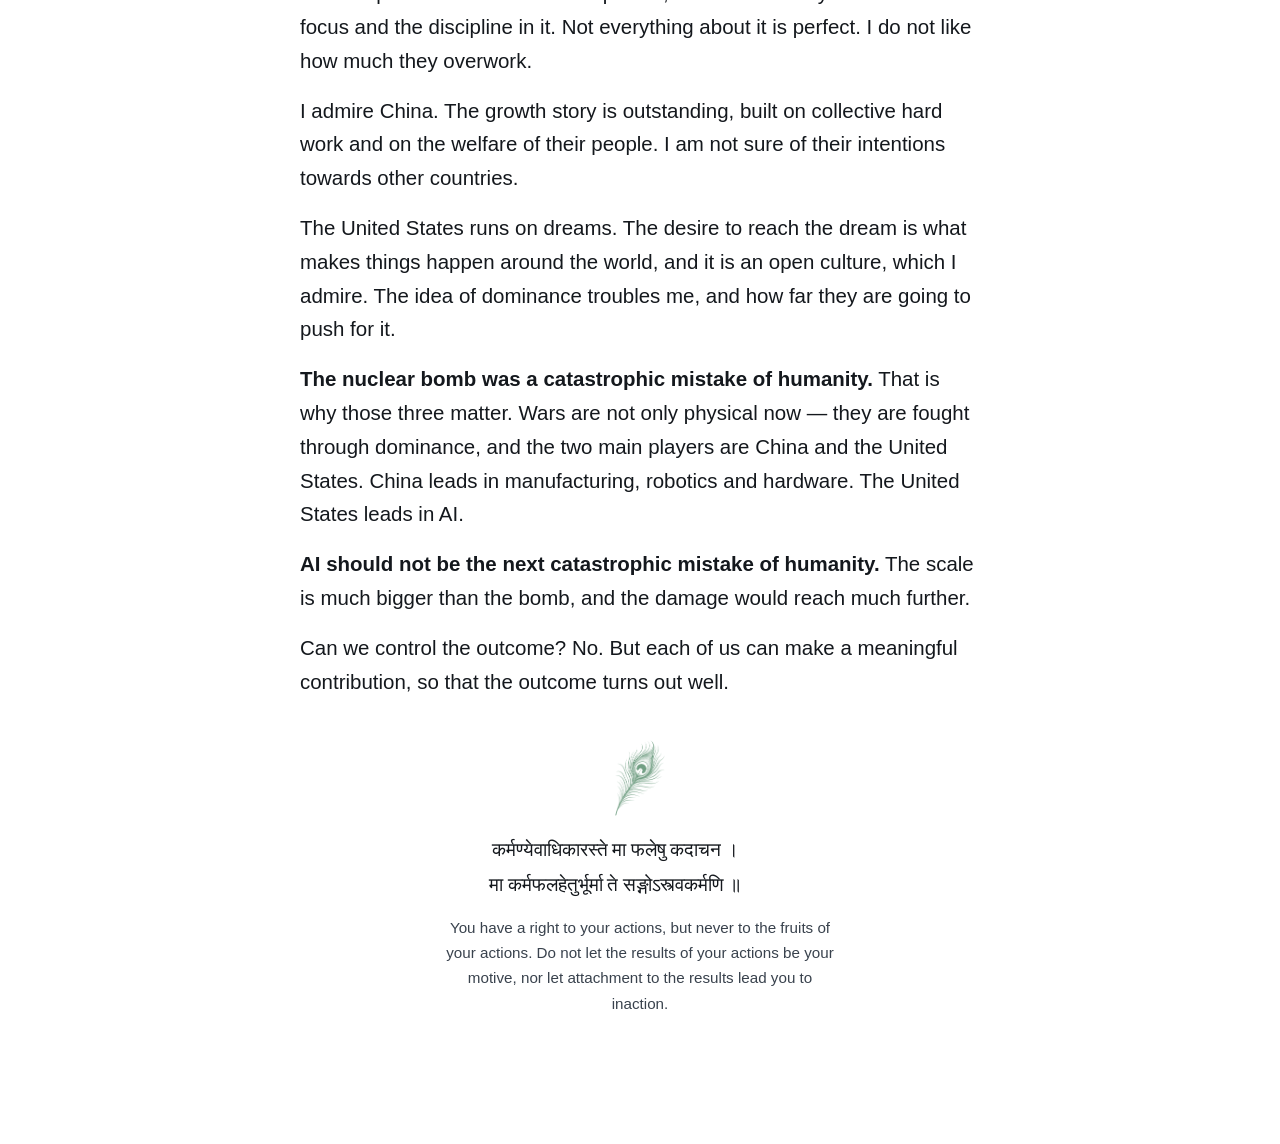
==== commit dd1626d8: "Security becomes Governance, and stops assuming software The page is renamed and moved from /securit" ====
--- a/site/author/index.html
+++ b/site/author/index.html
@@ -44,7 +44,7 @@
     <nav class="site-nav" id="site-nav" aria-label="Primary">
       <a href="../">Clover</a>
       <a href="../start/">Getting Started</a>
-      <a href="../security/">Security</a>
+      <a href="../governance/">Governance</a>
       <a href="../evidence/">Evidence</a>
       <a href="../glossary/">Glossary</a>
       <a href="./" aria-current="page">Author</a>
--- a/site/styles.css
+++ b/site/styles.css
@@ -109,6 +109,11 @@
 main section.band > .wrap > .scale-dimensions > div > p,
 main.narrow > p { font-size: clamp(1.12rem, 2.2vw, 1.28rem); }
 
+/* A section-level h3 has to clear the prose under it, which is now the hero size. Scoped, because
+   every other h3 on the site sits inside a card or a tab panel and keeps its own smaller size. */
+main section.band > .wrap > h3,
+main.narrow > h3 { font-size: clamp(1.35rem, 2.6vw, 1.6rem); }
+
 /* ---------- author page ---------- */
 
 .author-head { display: grid; grid-template-columns: auto minmax(0, 1fr); gap: 1.4rem; align-items: center; }
@@ -269,12 +274,12 @@
 .brand {
   display: inline-flex; align-items: center; gap: 0.5rem;
   font-weight: 680; letter-spacing: -0.02em; color: var(--ink); text-decoration: none;
-  margin-right: auto; font-size: 0.98rem;
+  margin-right: auto; font-size: 1.0625rem;
 }
 .brand span { color: var(--accent); font-weight: 600; }
 .site-nav { display: flex; gap: 0.35rem 1.15rem; flex-wrap: wrap; align-items: center; }
 .site-nav a {
-  color: var(--ink-2); text-decoration: none; font-size: 0.9rem; font-weight: 550;
+  color: var(--ink); text-decoration: none; font-size: 1.0625rem; font-weight: 600;
   padding: 0.3rem 0; border-bottom: 2px solid transparent;
 }
 .site-nav a:hover { color: var(--accent); border-bottom-color: var(--accent-line); }
